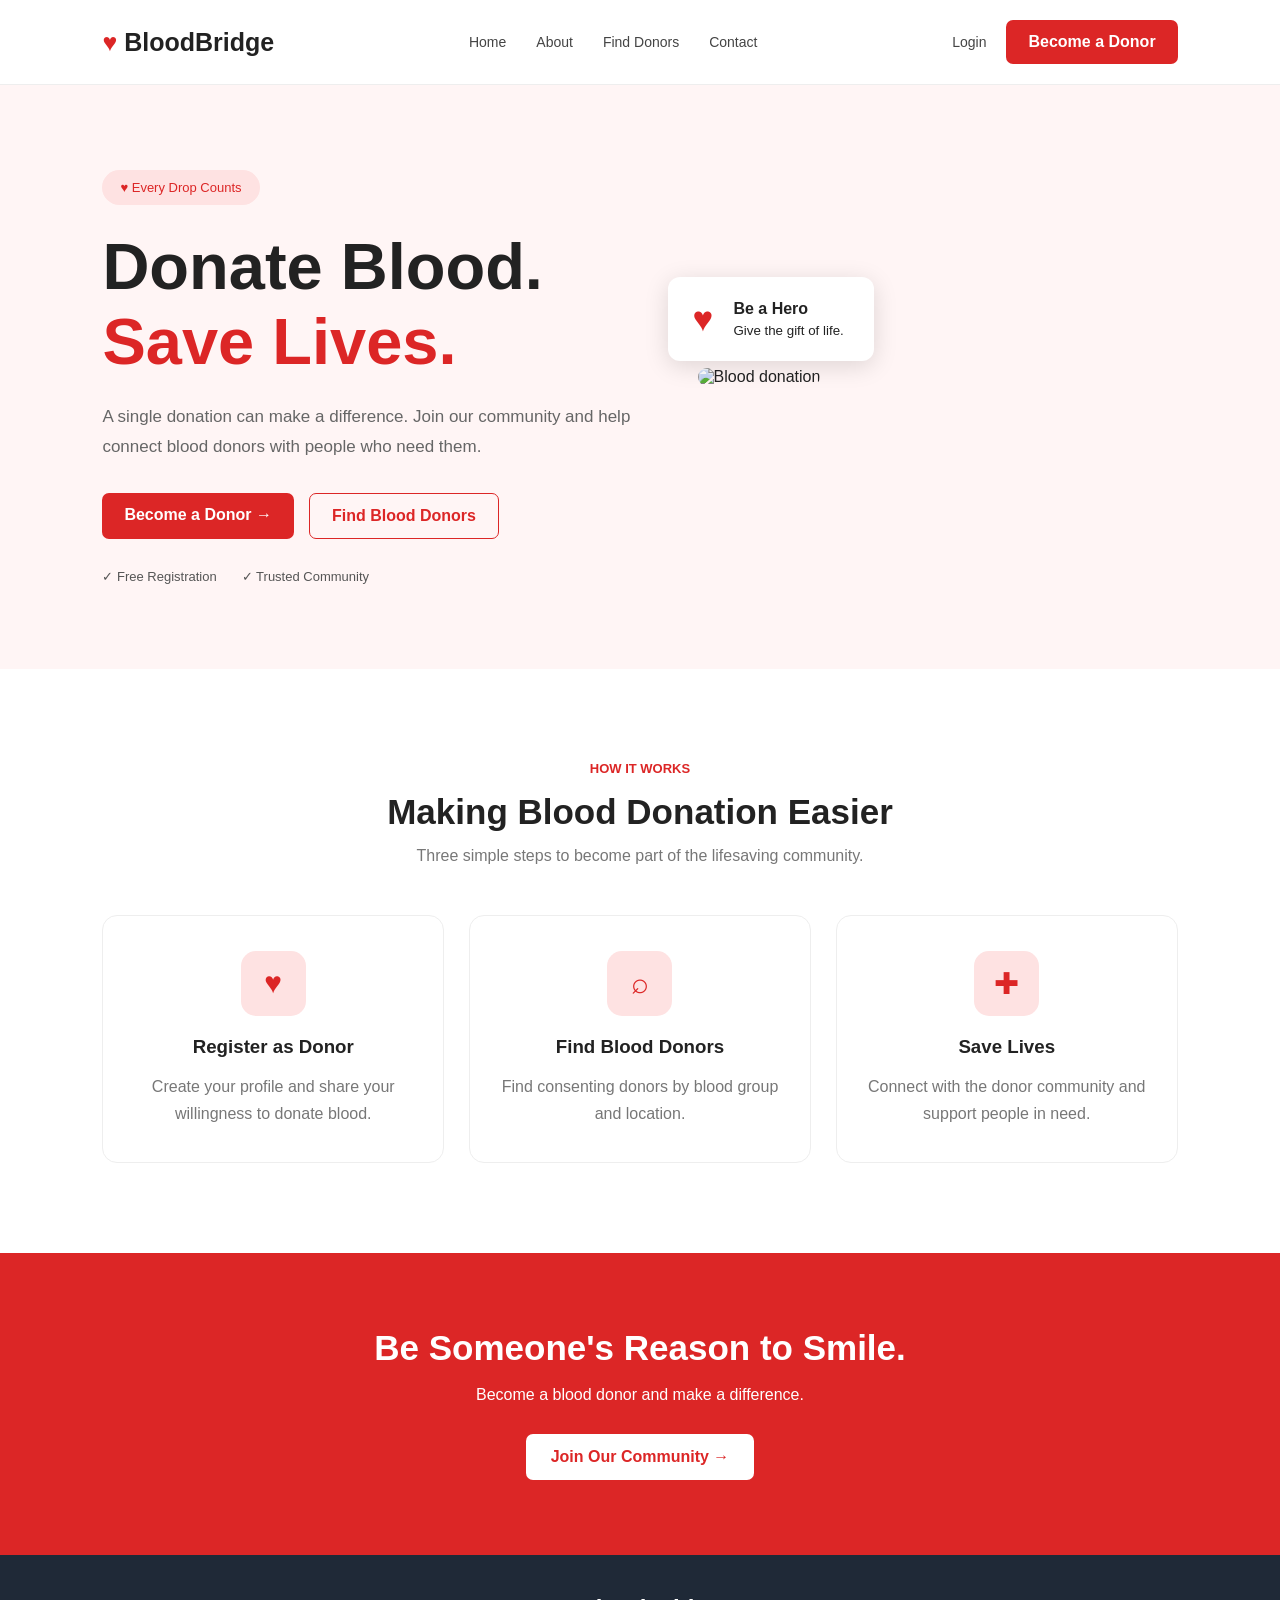
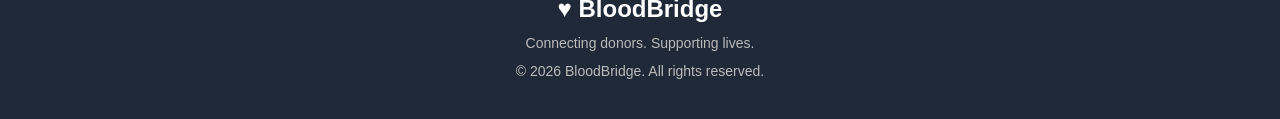
==== Html/index.html @ 8bbdbd8d "Fixed more bug" ====
<!DOCTYPE html>
<html lang="en">
<head>
    <meta charset="UTF-8">
    <meta name="viewport" content="width=device-width, initial-scale=1.0">
    <meta name="description" content="BloodBridge - Connect blood donors and save lives.">
    <title>BloodBridge | Donate Blood, Save Lives</title>
    <link rel="stylesheet" href="../css/style.css">
    <script src="https://unpkg.com/lucide@latest"></script>
</head>
<body>

<header class="navbar">
    <a href="index.html" class="logo">
        <span class="logo-icon">♥</span> BloodBridge
    </a>

    <nav>
        <a href="index.html">Home</a>
        <a href="#about">About</a>
        <a href="find-donors.html">Find Donors</a>
        <a href="#contact">Contact</a>
    </nav>

    <div class="nav-buttons">
        <a href="login.html" class="login-btn">Login</a>
        <a href="register.html" class="primary-btn">Become a Donor</a>
    </div>
</header>

<section class="hero">
    <div class="hero-content">
        <span class="tag">♥ Every Drop Counts</span>

        <h1>Donate Blood.<br>
            <span>Save Lives.</span>
        </h1>

        <p>
            A single donation can make a difference.
            Join our community and help connect blood donors
            with people who need them.
        </p>

        <div class="hero-buttons">
            <a href="register.html" class="primary-btn">
                Become a Donor →
            </a>

            <a href="find-donors.html" class="secondary-btn">
                Find Blood Donors
            </a>
        </div>

        <div class="hero-info">
            <span>✓ Free Registration</span>
            <span>✓ Trusted Community</span>
        </div>
    </div>

    <div class="hero-image">
        <img
            src="https://images.unsplash.com/photo-1615461066841-6116e61058f4?w=900"
            alt="Blood donation"
        >
        <div class="floating-card">
            <span class="heart">♥</span>
            <div>
                <strong>Be a Hero</strong>
                <small>Give the gift of life.</small>
            </div>
        </div>
    </div>
</section>

<section class="features" id="about">
    <div class="section-heading">
        <span>HOW IT WORKS</span>
        <h2>Making Blood Donation Easier</h2>
        <p>Three simple steps to become part of the lifesaving community.</p>
    </div>

    <div class="feature-grid">
        <div class="feature-card">
            <div class="feature-icon">♥</div>
            <h3>Register as Donor</h3>
            <p>Create your profile and share your willingness to donate blood.</p>
        </div>

        <div class="feature-card">
            <div class="feature-icon">⌕</div>
            <h3>Find Blood Donors</h3>
            <p>Find consenting donors by blood group and location.</p>
        </div>

        <div class="feature-card">
            <div class="feature-icon">✚</div>
            <h3>Save Lives</h3>
            <p>Connect with the donor community and support people in need.</p>
        </div>
    </div>
</section>

<section class="cta">
    <h2>Be Someone's Reason to Smile.</h2>
    <p>Become a blood donor and make a difference.</p>
    <a href="register.html" class="white-btn">Join Our Community →</a>
</section>

<footer id="contact">
    <h2>♥ BloodBridge</h2>
    <p>Connecting donors. Supporting lives.</p>
    <p>© 2026 BloodBridge. All rights reserved.</p>
</footer>

<script src="js/main.js"></script>
</body>
</html>
---- css/style.css ----
* {
    margin: 0;
    padding: 0;
    box-sizing: border-box;
}

html {
    scroll-behavior: smooth;
}

body {
    font-family: Arial, sans-serif;
    color: #222;
    background: #fff;
}

a {
    text-decoration: none;
}

/* Navbar */

.navbar {
    height: 85px;
    padding: 0 8%;
    display: flex;
    align-items: center;
    justify-content: space-between;
    background: white;
    border-bottom: 1px solid #eee;
}

.logo {
    font-size: 25px;
    font-weight: bold;
    color: #222;
}

.logo-icon {
    color: #dc2626;
}

nav {
    display: flex;
    gap: 30px;
}

nav a, .login-btn {
    color: #444;
    font-size: 14px;
}

nav a:hover {
    color: #dc2626;
}

.nav-buttons {
    display: flex;
    align-items: center;
    gap: 20px;
}

/* Buttons */

.primary-btn {
    background: #dc2626;
    color: white;
    padding: 13px 22px;
    border-radius: 7px;
    display: inline-block;
    font-weight: 600;
    transition: .3s;
}

.primary-btn:hover {
    background: #991b1b;
}

.secondary-btn {
    border: 1px solid #dc2626;
    color: #dc2626;
    padding: 13px 22px;
    border-radius: 7px;
    display: inline-block;
    font-weight: 600;
}

.secondary-btn:hover {
    background: #fee2e2;
}

/* Hero */

.hero {
    background: #fff5f5;
    padding: 85px 8%;
    display: flex;
    align-items: center;
    justify-content: space-between;
    gap: 60px;
}

.hero-content {
    max-width: 550px;
}

.tag {
    display: inline-block;
    color: #dc2626;
    background: #fee2e2;
    padding: 10px 18px;
    border-radius: 30px;
    font-size: 13px;
    margin-bottom: 25px;
}

.hero h1 {
    font-size: 65px;
    line-height: 1.15;
    margin-bottom: 22px;
}

.hero h1 span {
    color: #dc2626;
}

.hero-content > p {
    color: #666;
    font-size: 17px;
    line-height: 1.8;
    margin-bottom: 30px;
}

.hero-buttons {
    display: flex;
    gap: 15px;
    flex-wrap: wrap;
}

.hero-info {
    display: flex;
    gap: 25px;
    margin-top: 30px;
    font-size: 13px;
    color: #555;
}

.hero-image {
    position: relative;
    max-width: 480px;
    width: 100%;
}

.hero-image img {
    width: 100%;
    height: 420px;
    object-fit: cover;
    border-radius: 20px;
}

.floating-card {
    position: absolute;
    bottom: 25px;
    left: -30px;
    background: white;
    padding: 18px 25px;
    border-radius: 12px;
    box-shadow: 0 5px 25px #0002;
    display: flex;
    align-items: center;
    gap: 15px;
}

.heart {
    font-size: 35px;
    color: #dc2626;
}

.floating-card strong,
.floating-card small {
    display: block;
    margin: 5px;
}

/* Features */

.features {
    padding: 90px 8%;
}

.section-heading {
    text-align: center;
    margin-bottom: 50px;
}

.section-heading span {
    color: #dc2626;
    font-weight: bold;
    font-size: 13px;
}

.section-heading h2 {
    font-size: 35px;
    margin: 15px 0;
}

.section-heading p {
    color: #777;
}

.feature-grid {
    display: grid;
    grid-template-columns: repeat(3, 1fr);
    gap: 25px;
}

.feature-card {
    padding: 35px 25px;
    text-align: center;
    border: 1px solid #eee;
    border-radius: 15px;
    transition: .3s;
}

.feature-card:hover {
    transform: translateY(-7px);
    box-shadow: 0 10px 30px #0000000d;
}

.feature-icon {
    width: 65px;
    height: 65px;
    background: #fee2e2;
    color: #dc2626;
    display: grid;
    place-items: center;
    margin: auto auto 20px;
    border-radius: 15px;
    font-size: 30px;
}

.feature-card h3 {
    margin-bottom: 15px;
}

.feature-card p {
    color: #777;
    line-height: 1.7;
}

/* CTA */

.cta {
    background: #dc2626;
    color: white;
    padding: 75px 20px;
    text-align: center;
}

.cta h2 {
    font-size: 35px;
}

.cta p {
    margin: 18px 0 30px;
}

.white-btn {
    background: white;
    color: #dc2626;
    padding: 14px 25px;
    display: inline-block;
    border-radius: 7px;
    font-weight: bold;
}

/* Footer */

footer {
    padding: 40px 20px;
    text-align: center;
    background: #1f2937;
    color: white;
}

footer p {
    margin-top: 12px;
    color: #bbb;
    font-size: 14px;
}

/* Responsive */

@media (max-width: 900px) {
    .navbar {
        padding: 20px 5%;
        height: auto;
        flex-wrap: wrap;
        gap: 20px;
    }

    nav {
        order: 3;
        width: 100%;
        justify-content: center;
        flex-wrap: wrap;
    }

    .hero {
        flex-direction: column;
        padding: 60px 6%;
    }

    .hero h1 {
        font-size: 48px;
    }

    .hero-image {
        max-width: 100%;
    }

    .feature-grid {
        grid-template-columns: 1fr;
    }

    .floating-card {
        left: 10px;
    }
}

@media (max-width: 500px) {
    .nav-buttons {
        gap: 10px;
    }

    .nav-buttons .primary-btn {
        padding: 10px;
        font-size: 12px;
    }

    .hero h1 {
        font-size: 40px;
    }

    .hero-buttons {
        flex-direction: column;
    }

    .hero-image img {
        height: 280px;
    }

    .hero-info {
        flex-direction: column;
        gap: 10px;
    }
}



/* Registration Page */

.register-container {
    min-height: 90vh;
    display: flex;
    justify-content: center;
    align-items: center;
    padding: 40px 20px;
    background: #f5f6fa;
}

.register-form {
    width: 100%;
    max-width: 480px;
    padding: 35px;
    background: white;
    border-radius: 12px;
    box-shadow: 0 5px 25px rgba(0, 0, 0, 0.08);
}

.register-form h1 {
    text-align: center;
    color: #c62828;
    margin-bottom: 10px;
}

.register-form p {
    text-align: center;
    color: #666;
    margin-bottom: 25px;
}

.register-form label {
    display: block;
    margin: 14px 0 7px;
    font-weight: 600;
}

.register-form input,
.register-form select {
    width: 100%;
    padding: 12px;
    border: 1px solid #ddd;
    border-radius: 6px;
    font-size: 15px;
}

.register-form .consent {
    display: flex;
    align-items: flex-start;
    gap: 10px;
    font-weight: normal;
    font-size: 14px;
    margin: 20px 0;
}

.register-form .consent input {
    width: auto;
    margin-top: 3px;
}

.register-btn {
    width: 100%;
    padding: 13px;
    margin-top: 15px;
    background: #c62828;
    color: white;
    border: none;
    border-radius: 6px;
    font-size: 16px;
    cursor: pointer;
}

.register-btn:hover {
    background: #a91f1f;
}

.login-text {
    margin-top: 20px;
}

.login-text a {
    color: #c62828;
    text-decoration: none;
    font-weight: bold;
}
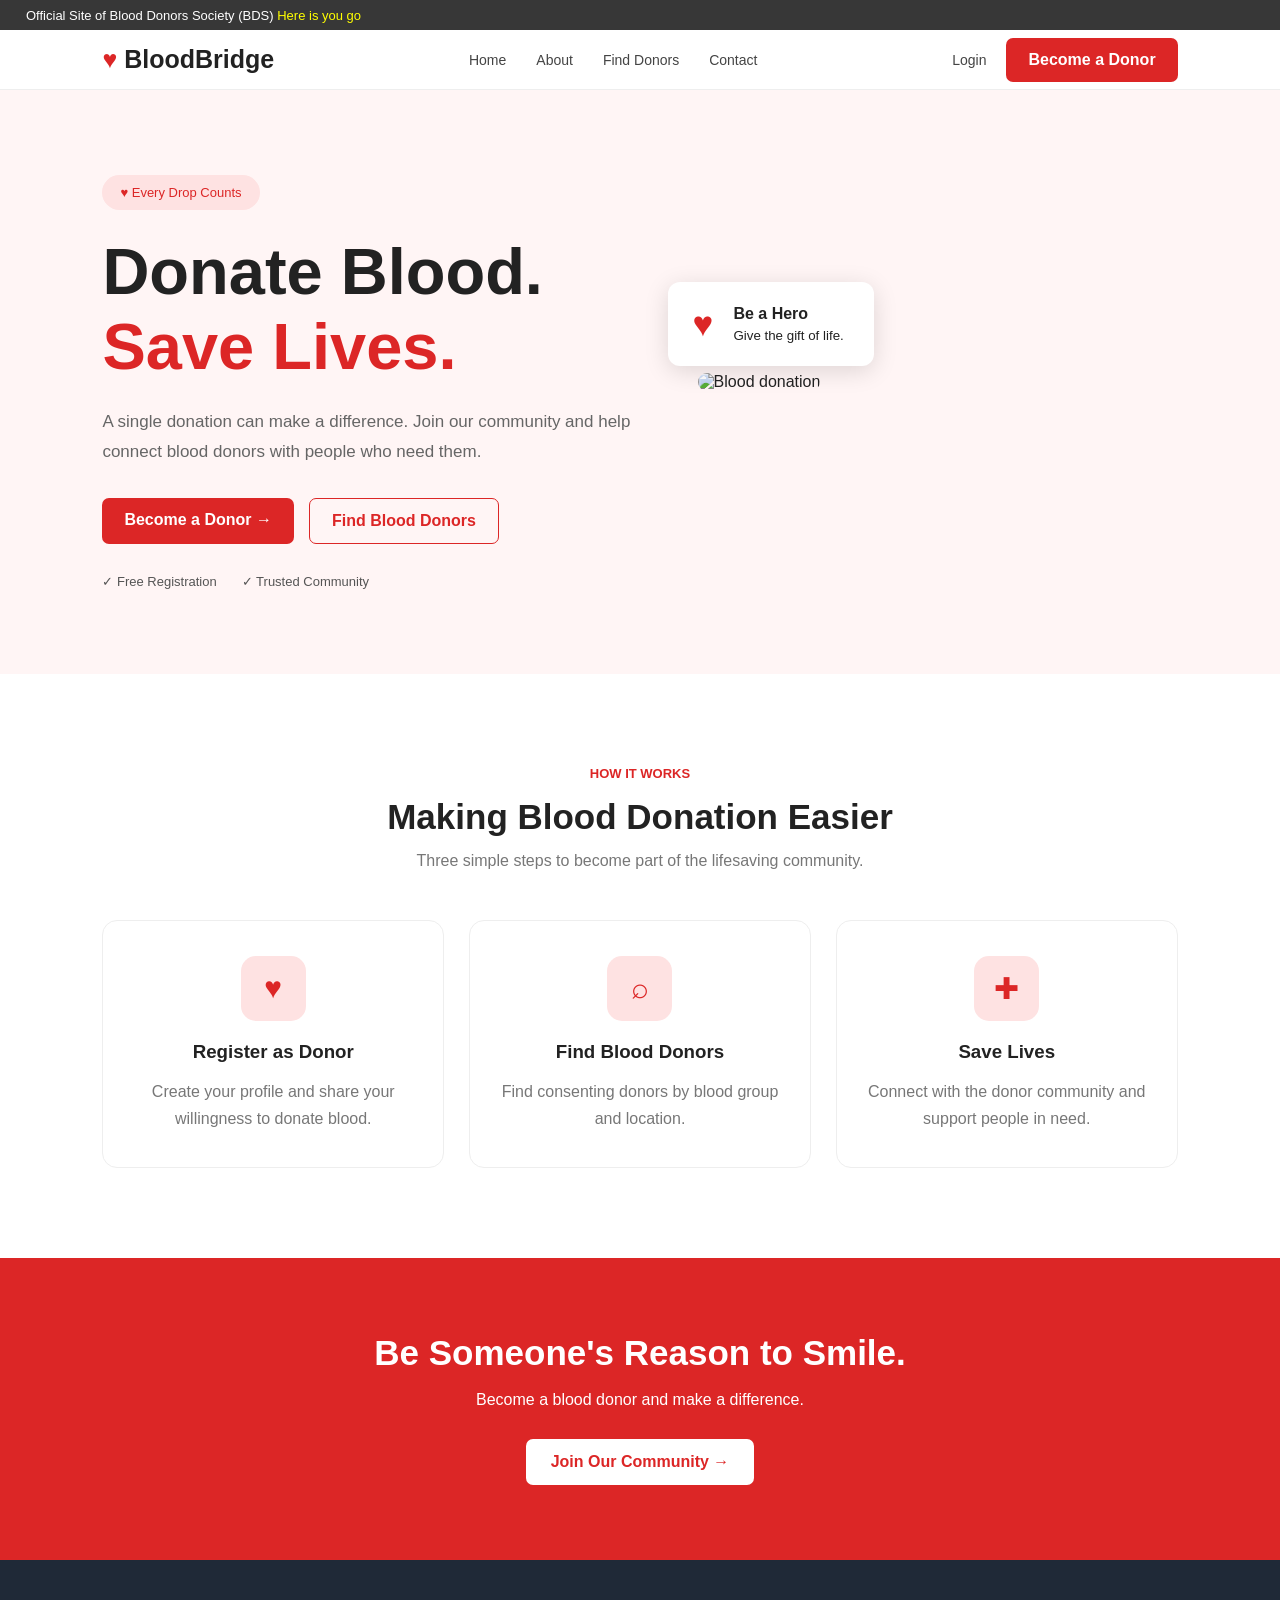
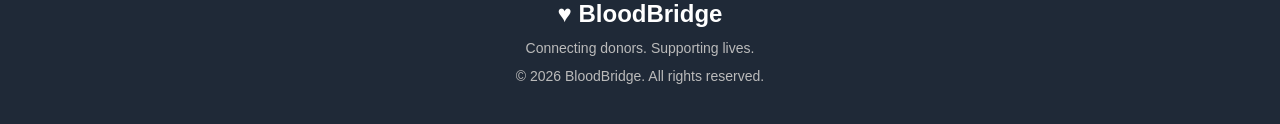
==== commit cc9633ec: "Top-Ber added successfully" ====
--- a/Html/index.html
+++ b/Html/index.html
@@ -1,119 +1,133 @@
+<!doctype html>
+<html lang="en">
+  <head>
+    <meta charset="UTF-8" />
+    <meta name="viewport" content="width=device-width, initial-scale=1.0" />
+    <meta
+      name="description"
+      content="BloodBridge - Connect blood donors and save lives."
+    />
+    <title>BloodBridge | Donate Blood, Save Lives</title>
+    <link rel="stylesheet" href="../css/style.css" />
+    <script src="https://unpkg.com/lucide@latest"></script>
+  </head>
+  <body>
+    <div class="top-bar">
+      Official Site of Blood Donors Society (BDS)
+      <a href="www.google.com">
+        <span href="index.html">Here is you go</span>
+        </a>
+       
+        <!-- <a>
+        <span class="govbanner_icon_expand">    
+        <svg xmlns="http://www.w3.org/2000/svg" version="1.1" viewBox="0 0 32 32">
+        <path class="icon_expand" d="M15.88 2.733h-8.867l10.64 13.3-10.64 13.3h8.867l10.64-13.3-10.64-13.3z"></path>
+        </svg>
+      </a> -->
+      
+      </span>
+    </div>
+    <header class="navbar">
+      <a href="index.html" class="logo">
+        <span class="logo-icon">♥</span> BloodBridge
+      </a>
 
-<!DOCTYPE html>
-<html lang="en">
-<head>
-    <meta charset="UTF-8">
-    <meta name="viewport" content="width=device-width, initial-scale=1.0">
-    <meta name="description" content="BloodBridge - Connect blood donors and save lives.">
-    <title>BloodBridge | Donate Blood, Save Lives</title>
-    <link rel="stylesheet" href="../css/style.css">
-    <script src="https://unpkg.com/lucide@latest"></script>
-</head>
-<body>
-
-<header class="navbar">
-    <a href="index.html" class="logo">
-        <span class="logo-icon">♥</span> BloodBridge
-    </a>
-
-    <nav>
+      <nav>
         <a href="index.html">Home</a>
         <a href="#about">About</a>
         <a href="find-donors.html">Find Donors</a>
         <a href="#contact">Contact</a>
-    </nav>
+      </nav>
 
-    <div class="nav-buttons">
+      <div class="nav-buttons">
         <a href="login.html" class="login-btn">Login</a>
         <a href="register.html" class="primary-btn">Become a Donor</a>
-    </div>
-</header>
+      </div>
+    </header>
 
-<section class="hero">
-    <div class="hero-content">
+    <section class="hero">
+      <div class="hero-content">
         <span class="tag">♥ Every Drop Counts</span>
 
-        <h1>Donate Blood.<br>
-            <span>Save Lives.</span>
+        <h1>
+          Donate Blood.<br />
+          <span>Save Lives.</span>
         </h1>
 
         <p>
-            A single donation can make a difference.
-            Join our community and help connect blood donors
-            with people who need them.
+          A single donation can make a difference. Join our community and help
+          connect blood donors with people who need them.
         </p>
 
         <div class="hero-buttons">
-            <a href="register.html" class="primary-btn">
-                Become a Donor →
-            </a>
+          <a href="register.html" class="primary-btn"> Become a Donor → </a>
 
-            <a href="find-donors.html" class="secondary-btn">
-                Find Blood Donors
-            </a>
+          <a href="find-donors.html" class="secondary-btn">
+            Find Blood Donors
+          </a>
         </div>
 
         <div class="hero-info">
-            <span>✓ Free Registration</span>
-            <span>✓ Trusted Community</span>
+          <span>✓ Free Registration</span>
+          <span>✓ Trusted Community</span>
         </div>
-    </div>
+      </div>
 
-    <div class="hero-image">
+      <div class="hero-image">
         <img
-            src="https://images.unsplash.com/photo-1615461066841-6116e61058f4?w=900"
-            alt="Blood donation"
-        >
+          src="https://images.unsplash.com/photo-1615461066841-6116e61058f4?w=900"
+          alt="Blood donation"
+        />
         <div class="floating-card">
-            <span class="heart">♥</span>
-            <div>
-                <strong>Be a Hero</strong>
-                <small>Give the gift of life.</small>
-            </div>
+          <span class="heart">♥</span>
+          <div>
+            <strong>Be a Hero</strong>
+            <small>Give the gift of life.</small>
+          </div>
         </div>
-    </div>
-</section>
+      </div>
+    </section>
 
-<section class="features" id="about">
-    <div class="section-heading">
+    <section class="features" id="about">
+      <div class="section-heading">
         <span>HOW IT WORKS</span>
         <h2>Making Blood Donation Easier</h2>
         <p>Three simple steps to become part of the lifesaving community.</p>
-    </div>
+      </div>
 
-    <div class="feature-grid">
+      <div class="feature-grid">
         <div class="feature-card">
-            <div class="feature-icon">♥</div>
-            <h3>Register as Donor</h3>
-            <p>Create your profile and share your willingness to donate blood.</p>
+          <div class="feature-icon">♥</div>
+          <h3>Register as Donor</h3>
+          <p>Create your profile and share your willingness to donate blood.</p>
         </div>
 
         <div class="feature-card">
-            <div class="feature-icon">⌕</div>
-            <h3>Find Blood Donors</h3>
-            <p>Find consenting donors by blood group and location.</p>
+          <div class="feature-icon">⌕</div>
+          <h3>Find Blood Donors</h3>
+          <p>Find consenting donors by blood group and location.</p>
         </div>
 
         <div class="feature-card">
-            <div class="feature-icon">✚</div>
-            <h3>Save Lives</h3>
-            <p>Connect with the donor community and support people in need.</p>
+          <div class="feature-icon">✚</div>
+          <h3>Save Lives</h3>
+          <p>Connect with the donor community and support people in need.</p>
         </div>
-    </div>
-</section>
+      </div>
+    </section>
 
-<section class="cta">
-    <h2>Be Someone's Reason to Smile.</h2>
-    <p>Become a blood donor and make a difference.</p>
-    <a href="register.html" class="white-btn">Join Our Community →</a>
-</section>
+    <section class="cta">
+      <h2>Be Someone's Reason to Smile.</h2>
+      <p>Become a blood donor and make a difference.</p>
+      <a href="register.html" class="white-btn">Join Our Community →</a>
+    </section>
 
-<footer id="contact">
-    <h2>♥ BloodBridge</h2>
-    <p>Connecting donors. Supporting lives.</p>
-    <p>© 2026 BloodBridge. All rights reserved.</p>
-</footer>
+    <footer id="contact">
+      <h2>♥ BloodBridge</h2>
+      <p>Connecting donors. Supporting lives.</p>
+      <p>© 2026 BloodBridge. All rights reserved.</p>
+    </footer>
 
-<script src="js/main.js"></script>
-</body>
+    <script src="js/main.js"></script>
+  </body>
 </html>
--- a/css/style.css
+++ b/css/style.css
@@ -1,447 +1,472 @@
-
 * {
-    margin: 0;
-    padding: 0;
-    box-sizing: border-box;
+  margin: 0;
+  padding: 0;
+  box-sizing: border-box;
 }
 
 html {
-    scroll-behavior: smooth;
+  scroll-behavior: smooth;
 }
 
 body {
-    font-family: Arial, sans-serif;
-    color: #222;
-    background: #fff;
+  font-family: Arial, sans-serif;
+  color: #222;
+  background: #fff;
 }
 
 a {
-    text-decoration: none;
-}
+  text-decoration: none;
+}
+
+/* Anounchment  */
+.top-bar {
+  font-size: small;
+  font-weight: 100;
+  padding: 7.5px 2em;
+  background-color: #373737;
+  user-select: none;
+  white-space: nowrap;
+  overflow-x: auto;
+  color: white;
+}
+.top-bar a {
+  color: yellow;
+}
+
+/* I wil work here leter*/
+
+/* .top-bar .govbanner_icon_expand {
+  transform: rotate(90deg);
+  transition: transform 0.3s ease-in-out;
+  margin-left: 0.5em;
+  width: 1em;
+} */
 
 /* Navbar */
 
 .navbar {
-    height: 85px;
-    padding: 0 8%;
-    display: flex;
-    align-items: center;
-    justify-content: space-between;
-    background: white;
-    border-bottom: 1px solid #eee;
+  height: 60px;
+  padding: 0 8%;
+  display: flex;
+  align-items: center;
+  justify-content: space-between;
+  background: white;
+  border-bottom: 1px solid #eee;
+  position: sticky;
+  top: 0;
+  z-index: 1000;
 }
 
 .logo {
-    font-size: 25px;
-    font-weight: bold;
-    color: #222;
+  font-size: 25px;
+  font-weight: bold;
+  color: #222;
 }
 
 .logo-icon {
-    color: #dc2626;
+  color: #dc2626;
 }
 
 nav {
-    display: flex;
-    gap: 30px;
-}
-
-nav a, .login-btn {
-    color: #444;
-    font-size: 14px;
+  display: flex;
+  gap: 30px;
+}
+
+nav a,
+.login-btn {
+  color: #444;
+  font-size: 14px;
 }
 
 nav a:hover {
-    color: #dc2626;
+  color: #dc2626;
 }
 
 .nav-buttons {
-    display: flex;
-    align-items: center;
-    gap: 20px;
+  display: flex;
+  align-items: center;
+  gap: 20px;
 }
 
 /* Buttons */
 
 .primary-btn {
-    background: #dc2626;
-    color: white;
-    padding: 13px 22px;
-    border-radius: 7px;
-    display: inline-block;
-    font-weight: 600;
-    transition: .3s;
+  background: #dc2626;
+  color: white;
+  padding: 13px 22px;
+  border-radius: 7px;
+  display: inline-block;
+  font-weight: 600;
+  transition: 0.3s;
 }
 
 .primary-btn:hover {
-    background: #991b1b;
+  background: #991b1b;
 }
 
 .secondary-btn {
-    border: 1px solid #dc2626;
-    color: #dc2626;
-    padding: 13px 22px;
-    border-radius: 7px;
-    display: inline-block;
-    font-weight: 600;
+  border: 1px solid #dc2626;
+  color: #dc2626;
+  padding: 13px 22px;
+  border-radius: 7px;
+  display: inline-block;
+  font-weight: 600;
 }
 
 .secondary-btn:hover {
-    background: #fee2e2;
+  background: #fee2e2;
 }
 
 /* Hero */
 
 .hero {
-    background: #fff5f5;
-    padding: 85px 8%;
-    display: flex;
-    align-items: center;
-    justify-content: space-between;
-    gap: 60px;
+  background: #fff5f5;
+  padding: 85px 8%;
+  display: flex;
+  align-items: center;
+  justify-content: space-between;
+  gap: 60px;
 }
 
 .hero-content {
-    max-width: 550px;
+  max-width: 550px;
 }
 
 .tag {
-    display: inline-block;
-    color: #dc2626;
-    background: #fee2e2;
-    padding: 10px 18px;
-    border-radius: 30px;
-    font-size: 13px;
-    margin-bottom: 25px;
+  display: inline-block;
+  color: #dc2626;
+  background: #fee2e2;
+  padding: 10px 18px;
+  border-radius: 30px;
+  font-size: 13px;
+  margin-bottom: 25px;
 }
 
 .hero h1 {
-    font-size: 65px;
-    line-height: 1.15;
-    margin-bottom: 22px;
+  font-size: 65px;
+  line-height: 1.15;
+  margin-bottom: 22px;
 }
 
 .hero h1 span {
-    color: #dc2626;
+  color: #dc2626;
 }
 
 .hero-content > p {
-    color: #666;
-    font-size: 17px;
-    line-height: 1.8;
-    margin-bottom: 30px;
+  color: #666;
+  font-size: 17px;
+  line-height: 1.8;
+  margin-bottom: 30px;
 }
 
 .hero-buttons {
-    display: flex;
-    gap: 15px;
-    flex-wrap: wrap;
+  display: flex;
+  gap: 15px;
+  flex-wrap: wrap;
 }
 
 .hero-info {
-    display: flex;
-    gap: 25px;
-    margin-top: 30px;
-    font-size: 13px;
-    color: #555;
+  display: flex;
+  gap: 25px;
+  margin-top: 30px;
+  font-size: 13px;
+  color: #555;
 }
 
 .hero-image {
-    position: relative;
-    max-width: 480px;
-    width: 100%;
+  position: relative;
+  max-width: 480px;
+  width: 100%;
 }
 
 .hero-image img {
-    width: 100%;
-    height: 420px;
-    object-fit: cover;
-    border-radius: 20px;
+  width: 100%;
+  height: 420px;
+  object-fit: cover;
+  border-radius: 20px;
 }
 
 .floating-card {
-    position: absolute;
-    bottom: 25px;
-    left: -30px;
-    background: white;
-    padding: 18px 25px;
-    border-radius: 12px;
-    box-shadow: 0 5px 25px #0002;
-    display: flex;
-    align-items: center;
-    gap: 15px;
+  position: absolute;
+  bottom: 25px;
+  left: -30px;
+  background: white;
+  padding: 18px 25px;
+  border-radius: 12px;
+  box-shadow: 0 5px 25px #0002;
+  display: flex;
+  align-items: center;
+  gap: 15px;
 }
 
 .heart {
-    font-size: 35px;
-    color: #dc2626;
+  font-size: 35px;
+  color: #dc2626;
 }
 
 .floating-card strong,
 .floating-card small {
-    display: block;
-    margin: 5px;
+  display: block;
+  margin: 5px;
 }
 
 /* Features */
 
 .features {
-    padding: 90px 8%;
+  padding: 90px 8%;
 }
 
 .section-heading {
-    text-align: center;
-    margin-bottom: 50px;
+  text-align: center;
+  margin-bottom: 50px;
 }
 
 .section-heading span {
-    color: #dc2626;
-    font-weight: bold;
-    font-size: 13px;
+  color: #dc2626;
+  font-weight: bold;
+  font-size: 13px;
 }
 
 .section-heading h2 {
-    font-size: 35px;
-    margin: 15px 0;
+  font-size: 35px;
+  margin: 15px 0;
 }
 
 .section-heading p {
-    color: #777;
+  color: #777;
 }
 
 .feature-grid {
-    display: grid;
-    grid-template-columns: repeat(3, 1fr);
-    gap: 25px;
+  display: grid;
+  grid-template-columns: repeat(3, 1fr);
+  gap: 25px;
 }
 
 .feature-card {
-    padding: 35px 25px;
-    text-align: center;
-    border: 1px solid #eee;
-    border-radius: 15px;
-    transition: .3s;
+  padding: 35px 25px;
+  text-align: center;
+  border: 1px solid #eee;
+  border-radius: 15px;
+  transition: 0.3s;
 }
 
 .feature-card:hover {
-    transform: translateY(-7px);
-    box-shadow: 0 10px 30px #0000000d;
+  transform: translateY(-7px);
+  box-shadow: 0 10px 30px #0000000d;
 }
 
 .feature-icon {
-    width: 65px;
-    height: 65px;
-    background: #fee2e2;
-    color: #dc2626;
-    display: grid;
-    place-items: center;
-    margin: auto auto 20px;
-    border-radius: 15px;
-    font-size: 30px;
+  width: 65px;
+  height: 65px;
+  background: #fee2e2;
+  color: #dc2626;
+  display: grid;
+  place-items: center;
+  margin: auto auto 20px;
+  border-radius: 15px;
+  font-size: 30px;
 }
 
 .feature-card h3 {
-    margin-bottom: 15px;
+  margin-bottom: 15px;
 }
 
 .feature-card p {
-    color: #777;
-    line-height: 1.7;
+  color: #777;
+  line-height: 1.7;
 }
 
 /* CTA */
 
 .cta {
-    background: #dc2626;
-    color: white;
-    padding: 75px 20px;
-    text-align: center;
+  background: #dc2626;
+  color: white;
+  padding: 75px 20px;
+  text-align: center;
 }
 
 .cta h2 {
-    font-size: 35px;
+  font-size: 35px;
 }
 
 .cta p {
-    margin: 18px 0 30px;
+  margin: 18px 0 30px;
 }
 
 .white-btn {
-    background: white;
-    color: #dc2626;
-    padding: 14px 25px;
-    display: inline-block;
-    border-radius: 7px;
-    font-weight: bold;
+  background: white;
+  color: #dc2626;
+  padding: 14px 25px;
+  display: inline-block;
+  border-radius: 7px;
+  font-weight: bold;
 }
 
 /* Footer */
 
 footer {
-    padding: 40px 20px;
-    text-align: center;
-    background: #1f2937;
-    color: white;
+  padding: 40px 20px;
+  text-align: center;
+  background: #1f2937;
+  color: white;
 }
 
 footer p {
-    margin-top: 12px;
-    color: #bbb;
-    font-size: 14px;
+  margin-top: 12px;
+  color: #bbb;
+  font-size: 14px;
 }
 
 /* Responsive */
 
 @media (max-width: 900px) {
-    .navbar {
-        padding: 20px 5%;
-        height: auto;
-        flex-wrap: wrap;
-        gap: 20px;
-    }
-
-    nav {
-        order: 3;
-        width: 100%;
-        justify-content: center;
-        flex-wrap: wrap;
-    }
-
-    .hero {
-        flex-direction: column;
-        padding: 60px 6%;
-    }
-
-    .hero h1 {
-        font-size: 48px;
-    }
-
-    .hero-image {
-        max-width: 100%;
-    }
-
-    .feature-grid {
-        grid-template-columns: 1fr;
-    }
-
-    .floating-card {
-        left: 10px;
-    }
+  .navbar {
+    padding: 20px 5%;
+    height: auto;
+    flex-wrap: wrap;
+    gap: 20px;
+  }
+
+  nav {
+    order: 3;
+    width: 100%;
+    justify-content: center;
+    flex-wrap: wrap;
+  }
+
+  .hero {
+    flex-direction: column;
+    padding: 60px 6%;
+  }
+
+  .hero h1 {
+    font-size: 48px;
+  }
+
+  .hero-image {
+    max-width: 100%;
+  }
+
+  .feature-grid {
+    grid-template-columns: 1fr;
+  }
+
+  .floating-card {
+    left: 10px;
+  }
 }
 
 @media (max-width: 500px) {
-    .nav-buttons {
-        gap: 10px;
-    }
-
-    .nav-buttons .primary-btn {
-        padding: 10px;
-        font-size: 12px;
-    }
-
-    .hero h1 {
-        font-size: 40px;
-    }
-
-    .hero-buttons {
-        flex-direction: column;
-    }
-
-    .hero-image img {
-        height: 280px;
-    }
-
-    .hero-info {
-        flex-direction: column;
-        gap: 10px;
-    }
-}
-
-
+  .nav-buttons {
+    gap: 10px;
+  }
+
+  .nav-buttons .primary-btn {
+    padding: 10px;
+    font-size: 12px;
+  }
+
+  .hero h1 {
+    font-size: 40px;
+  }
+
+  .hero-buttons {
+    flex-direction: column;
+  }
+
+  .hero-image img {
+    height: 280px;
+  }
+
+  .hero-info {
+    flex-direction: column;
+    gap: 10px;
+  }
+}
 
 /* Registration Page */
 
 .register-container {
-    min-height: 90vh;
-    display: flex;
-    justify-content: center;
-    align-items: center;
-    padding: 40px 20px;
-    background: #f5f6fa;
+  min-height: 90vh;
+  display: flex;
+  justify-content: center;
+  align-items: center;
+  padding: 40px 20px;
+  background: #f5f6fa;
 }
 
 .register-form {
-    width: 100%;
-    max-width: 480px;
-    padding: 35px;
-    background: white;
-    border-radius: 12px;
-    box-shadow: 0 5px 25px rgba(0, 0, 0, 0.08);
+  width: 100%;
+  max-width: 480px;
+  padding: 35px;
+  background: white;
+  border-radius: 12px;
+  box-shadow: 0 5px 25px rgba(0, 0, 0, 0.08);
 }
 
 .register-form h1 {
-    text-align: center;
-    color: #c62828;
-    margin-bottom: 10px;
+  text-align: center;
+  color: #c62828;
+  margin-bottom: 10px;
 }
 
 .register-form p {
-    text-align: center;
-    color: #666;
-    margin-bottom: 25px;
+  text-align: center;
+  color: #666;
+  margin-bottom: 25px;
 }
 
 .register-form label {
-    display: block;
-    margin: 14px 0 7px;
-    font-weight: 600;
+  display: block;
+  margin: 14px 0 7px;
+  font-weight: 600;
 }
 
 .register-form input,
 .register-form select {
-    width: 100%;
-    padding: 12px;
-    border: 1px solid #ddd;
-    border-radius: 6px;
-    font-size: 15px;
+  width: 100%;
+  padding: 12px;
+  border: 1px solid #ddd;
+  border-radius: 6px;
+  font-size: 15px;
 }
 
 .register-form .consent {
-    display: flex;
-    align-items: flex-start;
-    gap: 10px;
-    font-weight: normal;
-    font-size: 14px;
-    margin: 20px 0;
+  display: flex;
+  align-items: flex-start;
+  gap: 10px;
+  font-weight: normal;
+  font-size: 14px;
+  margin: 20px 0;
 }
 
 .register-form .consent input {
-    width: auto;
-    margin-top: 3px;
+  width: auto;
+  margin-top: 3px;
 }
 
 .register-btn {
-    width: 100%;
-    padding: 13px;
-    margin-top: 15px;
-    background: #c62828;
-    color: white;
-    border: none;
-    border-radius: 6px;
-    font-size: 16px;
-    cursor: pointer;
+  width: 100%;
+  padding: 13px;
+  margin-top: 15px;
+  background: #c62828;
+  color: white;
+  border: none;
+  border-radius: 6px;
+  font-size: 16px;
+  cursor: pointer;
 }
 
 .register-btn:hover {
-    background: #a91f1f;
+  background: #a91f1f;
 }
 
 .login-text {
-    margin-top: 20px;
+  margin-top: 20px;
 }
 
 .login-text a {
-    color: #c62828;
-    text-decoration: none;
-    font-weight: bold;
-}
+  color: #c62828;
+  text-decoration: none;
+  font-weight: bold;
+}
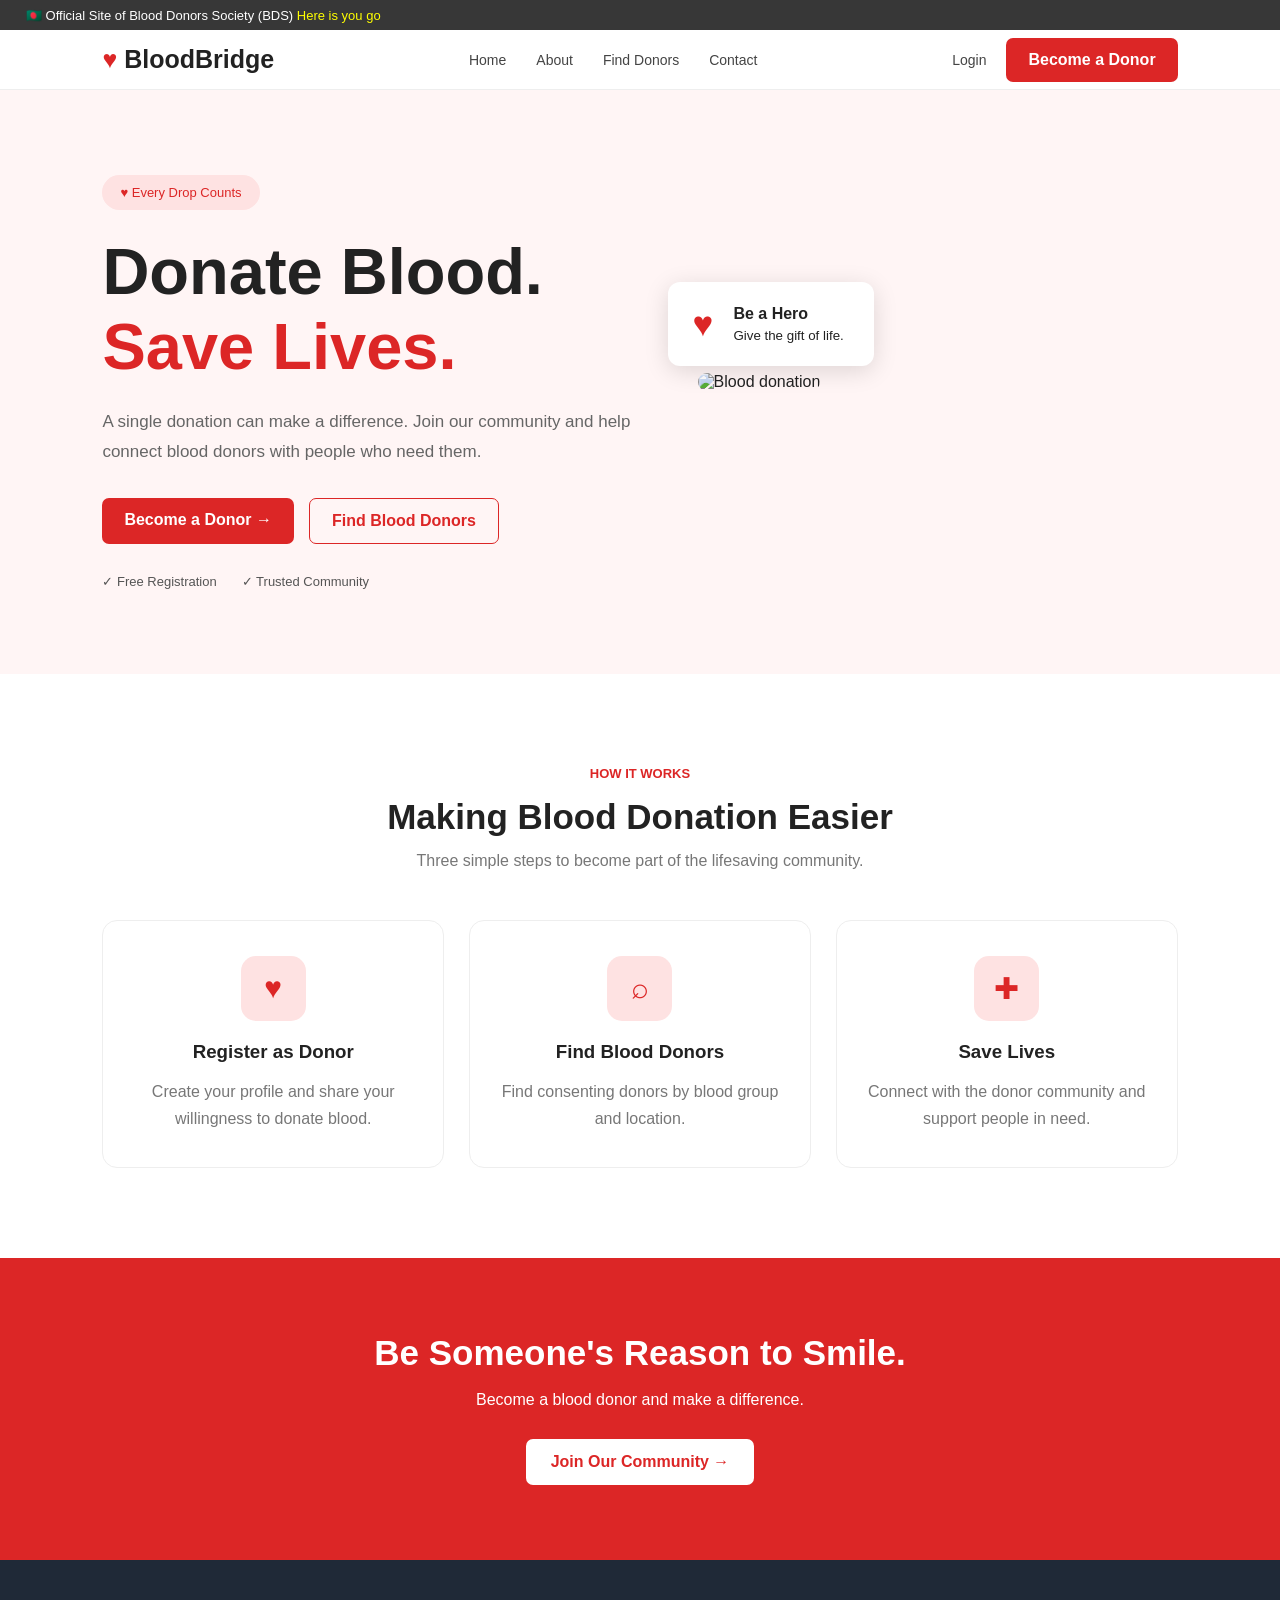
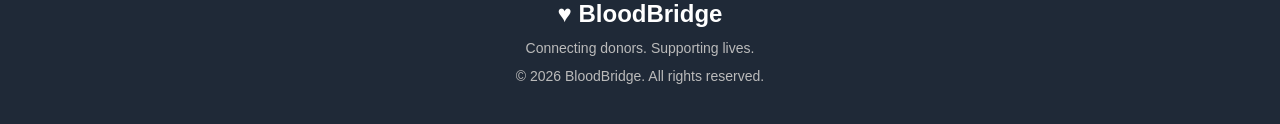
==== commit ed5f7709: "Top-Ber added successfully2" ====
--- a/Html/index.html
+++ b/Html/index.html
@@ -5,15 +5,15 @@
     <meta name="viewport" content="width=device-width, initial-scale=1.0" />
     <meta
       name="description"
-      content="BloodBridge - Connect blood donors and save lives."
-    />
-    <title>BloodBridge | Donate Blood, Save Lives</title>
+      content="BloodBridge - Connect blood donors and save lives."/>
+    
+    <title>Blood Donors Society | Donate Blood, Save Lives</title>
     <link rel="stylesheet" href="../css/style.css" />
     <script src="https://unpkg.com/lucide@latest"></script>
   </head>
   <body>
     <div class="top-bar">
-      Official Site of Blood Donors Society (BDS)
+      🇧🇩 Official Site of Blood Donors Society (BDS)
       <a href="www.google.com">
         <span href="index.html">Here is you go</span>
         </a>
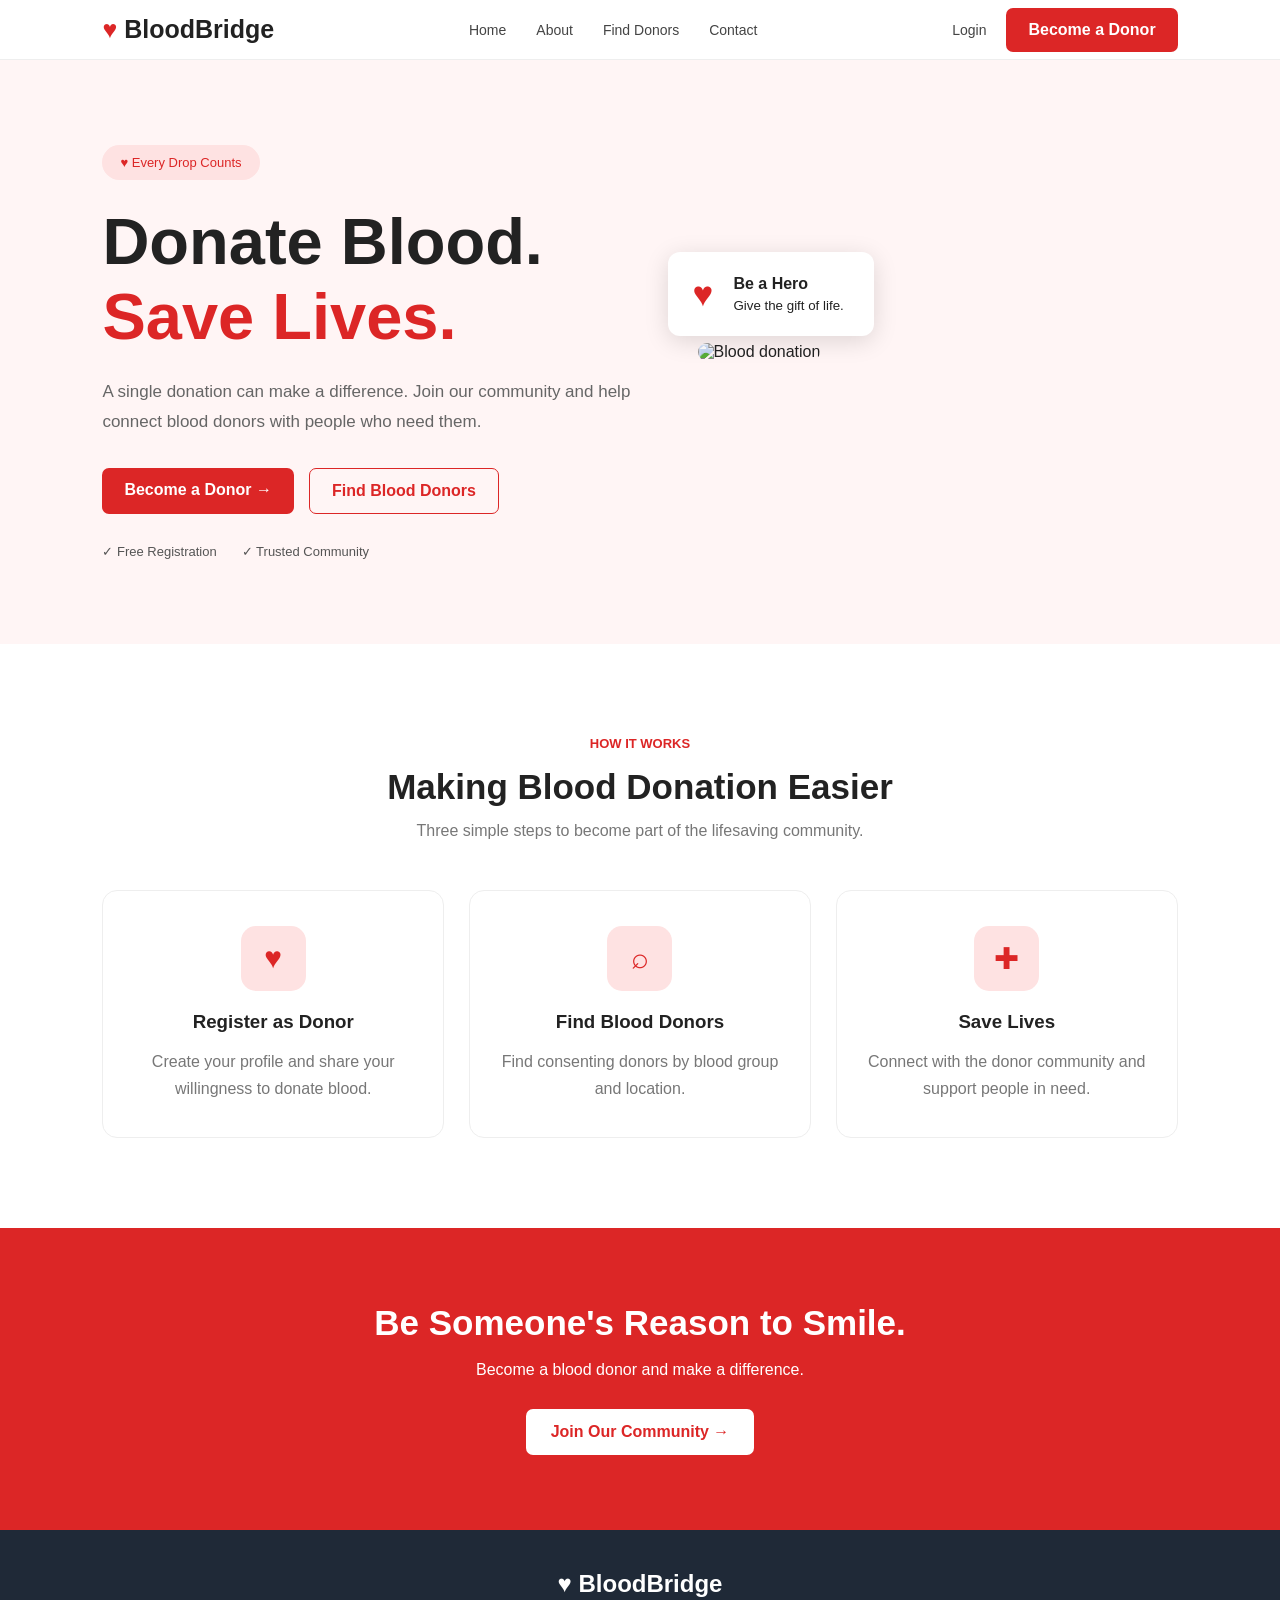
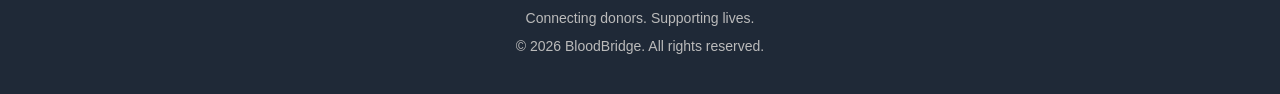
==== commit bddaf39d: "Trying to fixed Superbase connection File location fixed" ====
--- a/Html/index.html
+++ b/Html/index.html
@@ -1,133 +1,119 @@
-<!doctype html>
+
+<!DOCTYPE html>
 <html lang="en">
-  <head>
-    <meta charset="UTF-8" />
-    <meta name="viewport" content="width=device-width, initial-scale=1.0" />
-    <meta
-      name="description"
-      content="BloodBridge - Connect blood donors and save lives."/>
-    
-    <title>Blood Donors Society | Donate Blood, Save Lives</title>
-    <link rel="stylesheet" href="../css/style.css" />
+<head>
+    <meta charset="UTF-8">
+    <meta name="viewport" content="width=device-width, initial-scale=1.0">
+    <meta name="description" content="BloodBridge - Connect blood donors and save lives.">
+    <title>BloodBridge | Donate Blood, Save Lives</title>
+    <link rel="stylesheet" href="../css/style.css">
     <script src="https://unpkg.com/lucide@latest"></script>
-  </head>
-  <body>
-    <div class="top-bar">
-      🇧🇩 Official Site of Blood Donors Society (BDS)
-      <a href="www.google.com">
-        <span href="index.html">Here is you go</span>
-        </a>
-       
-        <!-- <a>
-        <span class="govbanner_icon_expand">    
-        <svg xmlns="http://www.w3.org/2000/svg" version="1.1" viewBox="0 0 32 32">
-        <path class="icon_expand" d="M15.88 2.733h-8.867l10.64 13.3-10.64 13.3h8.867l10.64-13.3-10.64-13.3z"></path>
-        </svg>
-      </a> -->
-      
-      </span>
-    </div>
-    <header class="navbar">
-      <a href="index.html" class="logo">
+</head>
+<body>
+
+<header class="navbar">
+    <a href="index.html" class="logo">
         <span class="logo-icon">♥</span> BloodBridge
-      </a>
+    </a>
 
-      <nav>
+    <nav>
         <a href="index.html">Home</a>
         <a href="#about">About</a>
         <a href="find-donors.html">Find Donors</a>
         <a href="#contact">Contact</a>
-      </nav>
+    </nav>
 
-      <div class="nav-buttons">
+    <div class="nav-buttons">
         <a href="login.html" class="login-btn">Login</a>
         <a href="register.html" class="primary-btn">Become a Donor</a>
-      </div>
-    </header>
+    </div>
+</header>
 
-    <section class="hero">
-      <div class="hero-content">
+<section class="hero">
+    <div class="hero-content">
         <span class="tag">♥ Every Drop Counts</span>
 
-        <h1>
-          Donate Blood.<br />
-          <span>Save Lives.</span>
+        <h1>Donate Blood.<br>
+            <span>Save Lives.</span>
         </h1>
 
         <p>
-          A single donation can make a difference. Join our community and help
-          connect blood donors with people who need them.
+            A single donation can make a difference.
+            Join our community and help connect blood donors
+            with people who need them.
         </p>
 
         <div class="hero-buttons">
-          <a href="register.html" class="primary-btn"> Become a Donor → </a>
+            <a href="register.html" class="primary-btn">
+                Become a Donor →
+            </a>
 
-          <a href="find-donors.html" class="secondary-btn">
-            Find Blood Donors
-          </a>
+            <a href="find-donors.html" class="secondary-btn">
+                Find Blood Donors
+            </a>
         </div>
 
         <div class="hero-info">
-          <span>✓ Free Registration</span>
-          <span>✓ Trusted Community</span>
+            <span>✓ Free Registration</span>
+            <span>✓ Trusted Community</span>
         </div>
-      </div>
+    </div>
 
-      <div class="hero-image">
+    <div class="hero-image">
         <img
-          src="https://images.unsplash.com/photo-1615461066841-6116e61058f4?w=900"
-          alt="Blood donation"
-        />
+            src="https://images.unsplash.com/photo-1615461066841-6116e61058f4?w=900"
+            alt="Blood donation"
+        >
         <div class="floating-card">
-          <span class="heart">♥</span>
-          <div>
-            <strong>Be a Hero</strong>
-            <small>Give the gift of life.</small>
-          </div>
+            <span class="heart">♥</span>
+            <div>
+                <strong>Be a Hero</strong>
+                <small>Give the gift of life.</small>
+            </div>
         </div>
-      </div>
-    </section>
+    </div>
+</section>
 
-    <section class="features" id="about">
-      <div class="section-heading">
+<section class="features" id="about">
+    <div class="section-heading">
         <span>HOW IT WORKS</span>
         <h2>Making Blood Donation Easier</h2>
         <p>Three simple steps to become part of the lifesaving community.</p>
-      </div>
+    </div>
 
-      <div class="feature-grid">
+    <div class="feature-grid">
         <div class="feature-card">
-          <div class="feature-icon">♥</div>
-          <h3>Register as Donor</h3>
-          <p>Create your profile and share your willingness to donate blood.</p>
+            <div class="feature-icon">♥</div>
+            <h3>Register as Donor</h3>
+            <p>Create your profile and share your willingness to donate blood.</p>
         </div>
 
         <div class="feature-card">
-          <div class="feature-icon">⌕</div>
-          <h3>Find Blood Donors</h3>
-          <p>Find consenting donors by blood group and location.</p>
+            <div class="feature-icon">⌕</div>
+            <h3>Find Blood Donors</h3>
+            <p>Find consenting donors by blood group and location.</p>
         </div>
 
         <div class="feature-card">
-          <div class="feature-icon">✚</div>
-          <h3>Save Lives</h3>
-          <p>Connect with the donor community and support people in need.</p>
+            <div class="feature-icon">✚</div>
+            <h3>Save Lives</h3>
+            <p>Connect with the donor community and support people in need.</p>
         </div>
-      </div>
-    </section>
+    </div>
+</section>
 
-    <section class="cta">
-      <h2>Be Someone's Reason to Smile.</h2>
-      <p>Become a blood donor and make a difference.</p>
-      <a href="register.html" class="white-btn">Join Our Community →</a>
-    </section>
+<section class="cta">
+    <h2>Be Someone's Reason to Smile.</h2>
+    <p>Become a blood donor and make a difference.</p>
+    <a href="register.html" class="white-btn">Join Our Community →</a>
+</section>
 
-    <footer id="contact">
-      <h2>♥ BloodBridge</h2>
-      <p>Connecting donors. Supporting lives.</p>
-      <p>© 2026 BloodBridge. All rights reserved.</p>
-    </footer>
+<footer id="contact">
+    <h2>♥ BloodBridge</h2>
+    <p>Connecting donors. Supporting lives.</p>
+    <p>© 2026 BloodBridge. All rights reserved.</p>
+</footer>
 
-    <script src="js/main.js"></script>
-  </body>
+<script src="..js/main.js"></script>
+</body>
 </html>
